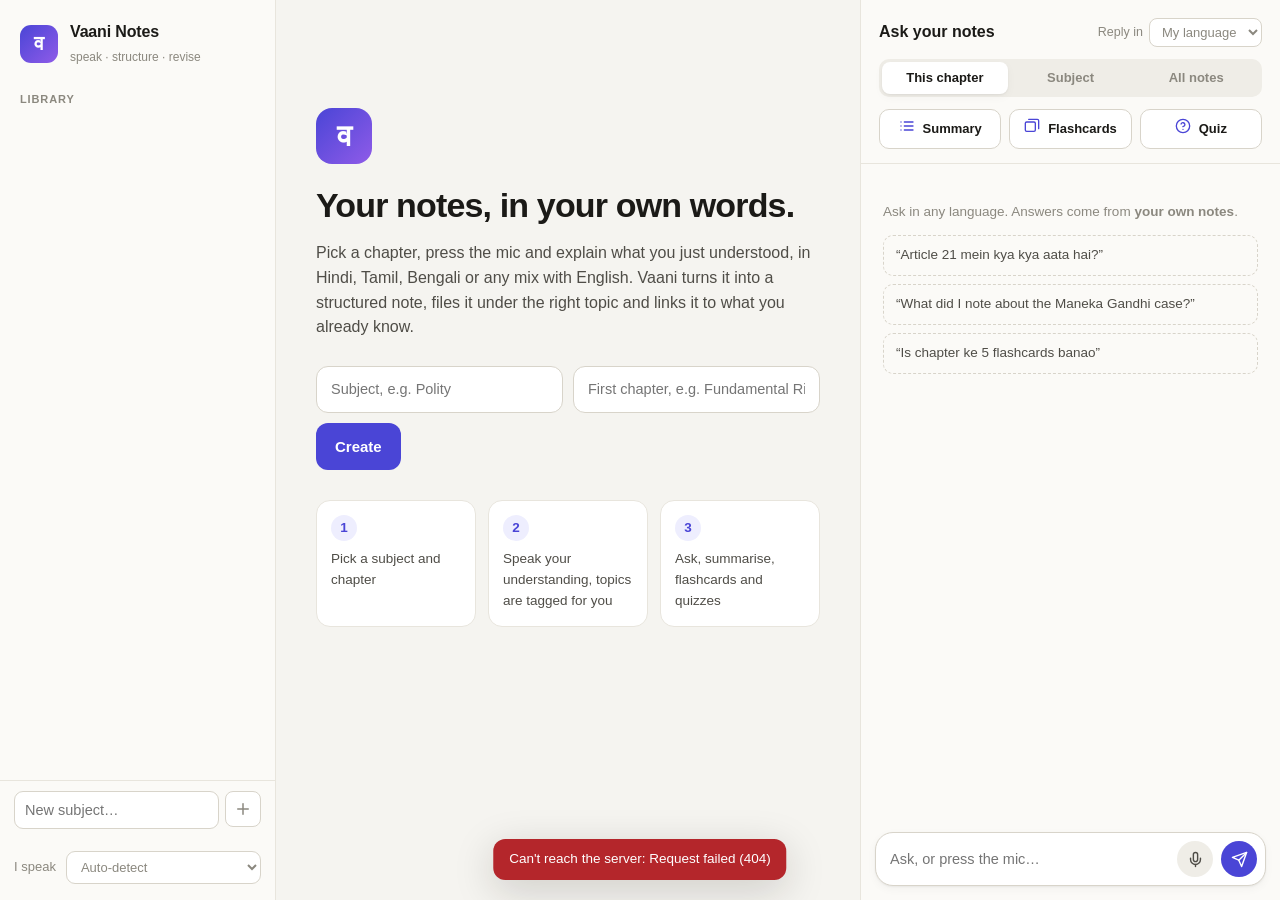
==== dashboard/index.html @ fa09d3d9 "Vaani Notes: voice notetaker for Indian-language study - FastAPI backend: Indic ASR (bodhan-ai/indic" ====
<!doctype html>
<html lang="en">
<head>
  <meta charset="utf-8">
  <meta name="viewport" content="width=device-width, initial-scale=1">
  <title>Vaani Notes</title>
  <link rel="stylesheet" href="style.css">
</head>
<body>
  <div class="app">
    <aside class="side" aria-label="Library">
      <div class="brand">
        <span class="logo" aria-hidden="true">व</span>
        <div><b>Vaani Notes</b><small>speak · structure · revise</small></div>
      </div>
      <div class="side-label">Library</div>
      <nav id="library" class="library"></nav>
      <form id="add-subject" class="add-subject">
        <input name="name" placeholder="New subject…" autocomplete="off" aria-label="New subject name" required>
        <button class="icon-btn" title="Add subject" data-ic="plus"></button>
      </form>
      <label class="side-foot">
        <span>I speak</span>
        <select id="speak" aria-label="Language I speak">
          <option value="">Auto-detect</option>
          <option value="hi">Hindi + English</option>
          <option value="bn">Bengali + English</option>
          <option value="ta">Tamil + English</option>
          <option value="te">Telugu + English</option>
          <option value="mr">Marathi + English</option>
          <option value="kn">Kannada + English</option>
          <option value="ml">Malayalam + English</option>
          <option value="gu">Gujarati + English</option>
          <option value="pa">Punjabi + English</option>
          <option value="or">Odia + English</option>
          <option value="as">Assamese + English</option>
          <option value="ur">Urdu + English</option>
          <option value="en">English</option>
        </select>
      </label>
    </aside>

    <main id="main" class="main"></main>

    <section class="assist" aria-label="Ask your notes">
      <header class="assist-head">
        <div class="assist-title">
          <h2>Ask your notes</h2>
          <label class="reply-lang">
            <span>Reply in</span>
            <select id="lang" aria-label="Reply language">
              <option value="">My language</option>
              <option>English</option>
              <option>Hindi</option>
              <option value="Hinglish (Hindi in Latin script mixed with English)">Hinglish</option>
              <option>Bengali</option><option>Tamil</option><option>Telugu</option><option>Marathi</option>
              <option>Kannada</option><option>Malayalam</option><option>Gujarati</option><option>Punjabi</option>
              <option>Odia</option><option>Assamese</option><option>Urdu</option>
            </select>
          </label>
          <button class="icon-btn assist-close" data-act="toggle-assist" title="Close" data-ic="x"></button>
        </div>
        <div class="seg" role="radiogroup" aria-label="Search scope">
          <button data-act="scope" data-scope="chapter" role="radio">This chapter</button>
          <button data-act="scope" data-scope="subject" role="radio">Subject</button>
          <button data-act="scope" data-scope="all" role="radio">All notes</button>
        </div>
      </header>
      <div class="quick">
        <button class="btn" data-act="quick" data-intent="summary"><span data-ic="list"></span>Summary</button>
        <button class="btn" data-act="quick" data-intent="flashcards"><span data-ic="cards"></span>Flashcards</button>
        <button class="btn" data-act="quick" data-intent="quiz"><span data-ic="quiz"></span>Quiz</button>
      </div>
      <div id="thread" class="thread" aria-live="polite">
        <div class="thread-hint">
          <p>Ask in any language. Answers come from <b>your own notes</b>.</p>
          <button class="example" data-act="example" data-q="Article 21 mein kya kya aata hai?">“Article 21 mein kya kya aata hai?”</button>
          <button class="example" data-act="example" data-q="What did I note about the Maneka Gandhi case?">“What did I note about the Maneka Gandhi case?”</button>
          <button class="example" data-act="example" data-q="Is chapter ke 5 flashcards banao">“Is chapter ke 5 flashcards banao”</button>
        </div>
      </div>
      <form id="ask" class="composer">
        <textarea id="q" rows="1" placeholder="Ask, or press the mic…" aria-label="Question"></textarea>
        <button type="button" class="round mic" data-act="rec-ask" title="Ask by voice (Alt A)" data-ic="mic"></button>
        <button class="round send" title="Send" data-ic="send"></button>
      </form>
    </section>
  </div>

  <button class="fab" data-act="toggle-assist"><span data-ic="chat"></span>Ask</button>
  <div class="backdrop" data-act="close-drawers"></div>
  <div id="recpill" class="recpill" hidden role="status">
    <span class="dot"></span><span id="rec-label"></span><span id="rec-time">0:00</span>
    <button class="btn sm light" data-act="rec-stop" id="rec-stop">Stop</button>
    <button class="btn sm ghost-light" data-act="rec-cancel">Cancel</button>
  </div>
  <div id="toasts" class="toasts" aria-live="polite"></div>
  <script src="app.js"></script>
</body>
</html>
---- dashboard/style.css ----
:root {
  --bg: #f5f4f0; --panel: #fbfaf7; --card: #ffffff; --fg: #1b1a17; --fg2: #4f4d47; --muted: #8b887f;
  --line: #e8e5dd; --line2: #d8d4ca; --hover: #efede7;
  --accent: #4a45d6; --accent-soft: #eeeefe; --accent-line: #c9c7f7;
  --rec: #e5484d; --ok: #26915a; --ok-soft: #e7f5ec; --warn: #a3600b; --warn-soft: #fcf2df;
  --bad: #d4343a; --bad-soft: #fcebeb;
  --shadow: 0 1px 2px rgba(25, 22, 15, .05), 0 3px 10px rgba(25, 22, 15, .04);
  --shadow-lg: 0 10px 40px rgba(25, 22, 15, .18);
  --side: 276px; --assist: 420px;
  color-scheme: light;
}
@media (prefers-color-scheme: dark) {
  :root {
    --bg: #141412; --panel: #1a1a18; --card: #201f1d; --fg: #ecebe6; --fg2: #c2c0b9; --muted: #8e8c85;
    --line: #2c2b28; --line2: #3a3935; --hover: #262522;
    --accent: #8b87ff; --accent-soft: #25244a; --accent-line: #3e3b80;
    --rec: #ff6369; --ok: #4cc38a; --ok-soft: #16301f; --warn: #f1a10d; --warn-soft: #33270f;
    --bad: #ff6369; --bad-soft: #3a1a1b;
    --shadow: 0 1px 2px rgba(0, 0, 0, .3); --shadow-lg: 0 10px 40px rgba(0, 0, 0, .5);
    color-scheme: dark;
  }
}

* { box-sizing: border-box; }
html, body { height: 100%; margin: 0; }
body {
  background: var(--bg); color: var(--fg); overflow: hidden;
  font: 14.5px/1.55 ui-sans-serif, -apple-system, BlinkMacSystemFont, "Segoe UI", "Noto Sans", "Noto Sans Devanagari", sans-serif;
  -webkit-font-smoothing: antialiased;
}
button, input, select, textarea { font: inherit; color: inherit; }
button { cursor: pointer; }
:focus-visible { outline: 2px solid var(--accent); outline-offset: 2px; }
.ic { width: 18px; height: 18px; flex: none; }
.muted { color: var(--muted); }
[hidden] { display: none !important; }

/* ---------- layout ---------- */
.app { display: grid; grid-template-columns: var(--side) minmax(0, 1fr) var(--assist); height: 100vh; }
.side { display: flex; flex-direction: column; min-height: 0; background: var(--panel); border-right: 1px solid var(--line); }
.main { overflow-y: auto; min-width: 0; }
.assist { display: flex; flex-direction: column; min-height: 0; background: var(--panel); border-left: 1px solid var(--line); }

/* ---------- buttons ---------- */
.btn {
  display: inline-flex; align-items: center; justify-content: center; gap: 8px; padding: 8px 14px;
  border: 1px solid var(--line2); border-radius: 10px; background: var(--card); font-weight: 550; white-space: nowrap;
  transition: background .15s, border-color .15s, transform .05s;
}
.btn:hover { background: var(--hover); }
.btn:active { transform: translateY(1px); }
.btn.primary { background: var(--accent); border-color: transparent; color: #fff; }
.btn.primary:hover { filter: brightness(1.08); }
.btn.lg { padding: 11px 18px; font-size: 15px; border-radius: 12px; }
.btn.sm { padding: 5px 10px; font-size: 13px; border-radius: 8px; }
.btn.ghost { background: transparent; border-color: transparent; }
.btn.light { background: #fff; color: #111; border-color: transparent; }
.btn.ghost-light { background: transparent; color: #fff; border-color: rgba(255, 255, 255, .3); }
.btn kbd { font: 600 11px/1 ui-monospace, monospace; padding: 3px 5px; border-radius: 5px; background: rgba(255, 255, 255, .18); }
.icon-btn {
  display: inline-flex; align-items: center; justify-content: center; width: 32px; height: 32px; flex: none;
  border: 0; border-radius: 8px; background: transparent; color: var(--muted);
}
.icon-btn:hover { background: var(--hover); color: var(--fg); }
.icon-btn.sm { width: 26px; height: 26px; }
.icon-btn.sm .ic { width: 15px; height: 15px; }
.icon-btn.danger:hover, .icon-btn.confirm { color: var(--bad); background: var(--bad-soft); }
.icon-btn.confirm { width: auto; padding: 0 10px; font-size: 12.5px; font-weight: 600; }

/* ---------- sidebar ---------- */
.brand { display: flex; align-items: center; gap: 12px; padding: 20px 20px 18px; }
.brand b { display: block; font-size: 16px; letter-spacing: -.01em; }
.brand small { color: var(--muted); font-size: 12px; }
.logo {
  display: grid; place-items: center; width: 38px; height: 38px; border-radius: 11px;
  background: linear-gradient(135deg, var(--accent), #8f5be8); color: #fff; font-size: 20px; font-weight: 700;
}
.side-label { padding: 6px 20px; font-size: 11px; font-weight: 650; letter-spacing: .08em; text-transform: uppercase; color: var(--muted); }
.library { flex: 1; overflow-y: auto; padding: 0 10px 12px; }
.side-empty { padding: 16px 12px; color: var(--muted); font-size: 13.5px; }
.subj { margin-bottom: 4px; }
.subj > summary {
  display: flex; align-items: center; gap: 6px; padding: 6px 6px 6px 8px; border-radius: 9px; list-style: none;
  cursor: pointer; font-weight: 650; user-select: none;
}
.subj > summary::-webkit-details-marker { display: none; }
.subj > summary:hover { background: var(--hover); }
.caret { display: inline-flex; color: var(--muted); transition: transform .15s; }
.caret .ic { width: 15px; height: 15px; }
.subj[open] .caret { transform: rotate(90deg); }
.subj-name { flex: 1; min-width: 0; overflow: hidden; text-overflow: ellipsis; white-space: nowrap; }
.subj > summary .icon-btn { opacity: 0; }
.subj > summary:hover .icon-btn, .subj > summary:focus-within .icon-btn { opacity: 1; }
.count {
  font-size: 11.5px; font-weight: 600; color: var(--muted); background: var(--hover); padding: 1px 7px; border-radius: 99px;
}
.subj ul { list-style: none; margin: 2px 0 6px; padding: 0; }
.ch {
  display: flex; align-items: center; gap: 8px; width: 100%; padding: 7px 8px 7px 31px; border: 0; border-radius: 9px;
  background: transparent; text-align: left; color: var(--fg2);
}
.ch span:first-child { flex: 1; min-width: 0; overflow: hidden; text-overflow: ellipsis; white-space: nowrap; }
.ch:hover { background: var(--hover); color: var(--fg); }
.ch.active { background: var(--accent-soft); color: var(--accent); font-weight: 650; }
.ch.active .count { background: var(--accent-line); color: var(--accent); }
.ch.add { color: var(--muted); font-size: 13px; padding-left: 27px; }
.ch.add .ic { width: 15px; height: 15px; }
.inline-add { padding: 3px 4px 3px 27px; }
.inline-add input, .add-subject input, .side-foot select {
  width: 100%; padding: 7px 10px; border: 1px solid var(--line2); border-radius: 9px; background: var(--card);
}
.inline-add input:focus, .add-subject input:focus { border-color: var(--accent); outline: none; box-shadow: 0 0 0 3px var(--accent-soft); }
.add-subject { display: flex; gap: 6px; padding: 10px 14px; border-top: 1px solid var(--line); }
.add-subject .icon-btn { border: 1px solid var(--line2); width: 36px; height: 36px; background: var(--card); }
.side-foot { display: flex; align-items: center; gap: 10px; padding: 12px 14px 16px; font-size: 13px; color: var(--muted); }
.side-foot span { white-space: nowrap; }

/* ---------- main: chapter workspace ---------- */
.ch-head {
  position: sticky; top: 0; z-index: 5; padding: 26px 40px 18px;
  background: color-mix(in srgb, var(--bg) 88%, transparent); backdrop-filter: blur(12px);
  border-bottom: 1px solid var(--line);
}
.ch-title { display: flex; align-items: flex-start; gap: 12px; }
.ch-title > div { flex: 1; min-width: 0; }
.crumb { font-size: 13px; font-weight: 600; color: var(--accent); }
.ch-title h1 { margin: 2px 0 2px; font-size: 28px; line-height: 1.2; letter-spacing: -.02em; }
.meta { color: var(--muted); font-size: 13px; }
.ch-actions { display: flex; flex-wrap: wrap; align-items: center; gap: 10px; margin-top: 16px; }
.src {
  display: flex; align-items: center; gap: 8px; flex: 1; min-width: 220px; max-width: 420px; padding: 0 12px;
  border: 1px solid var(--line2); border-radius: 12px; background: var(--card); color: var(--muted);
}
.src input { flex: 1; min-width: 0; padding: 10px 0; border: 0; background: transparent; color: var(--fg); outline: none; }
.src:focus-within { border-color: var(--accent); box-shadow: 0 0 0 3px var(--accent-soft); }
.menu-btn { display: none; }
.typebox { margin-top: 14px; padding: 12px; border: 1px solid var(--accent-line); border-radius: 14px; background: var(--card); box-shadow: var(--shadow); }
.typebox textarea { width: 100%; min-height: 84px; padding: 6px 8px; border: 0; background: transparent; resize: vertical; outline: none; }
.typebox .row { display: flex; align-items: center; gap: 8px; }
.typebox .row .muted { flex: 1; font-size: 12.5px; }

.chips { display: flex; gap: 8px; overflow-x: auto; padding: 16px 40px 0; scrollbar-width: none; }
.chip {
  display: inline-flex; align-items: center; gap: 7px; padding: 6px 12px; border: 1px solid var(--line2); border-radius: 99px;
  background: var(--card); font-size: 13px; font-weight: 550; white-space: nowrap; color: var(--fg2);
}
.chip:hover { border-color: var(--accent-line); }
.chip.active { border-color: var(--accent); background: var(--accent-soft); color: var(--accent); }
.notes-area { padding: 8px 40px 120px; }
.topic h2 {
  display: flex; align-items: center; gap: 8px; margin: 26px 0 12px; font-size: 12.5px; font-weight: 700;
  letter-spacing: .06em; text-transform: uppercase; color: var(--fg2);
}
.masonry { columns: 330px; column-gap: 16px; }

.note {
  break-inside: avoid; margin: 0 0 16px; padding: 18px 20px 14px; border: 1px solid var(--line); border-radius: 16px;
  background: var(--card); box-shadow: var(--shadow); transition: box-shadow .2s, border-color .2s;
}
.note:hover { border-color: var(--line2); }
.note > header { display: flex; align-items: flex-start; gap: 8px; }
.note h3 { flex: 1; margin: 0; font-size: 16px; line-height: 1.35; letter-spacing: -.01em; }
.note .del { opacity: 0; margin: -4px -8px 0 0; }
.note:hover .del, .note:focus-within .del, .note .del.confirm { opacity: 1; }
@media (hover: none) { .note .del, .subj > summary .icon-btn { opacity: 1; } }
.note .sum { margin: 8px 0 10px; color: var(--fg2); }
.pts { margin: 0 0 12px; padding-left: 18px; }
.pts li { margin: 3px 0; }
.pts li::marker { color: var(--accent); }
.label { display: block; margin-bottom: 2px; font-size: 10.5px; font-weight: 700; letter-spacing: .08em; text-transform: uppercase; color: var(--muted); }
.flag { display: flex; gap: 8px; margin: 0 0 10px; padding: 8px 10px; border-radius: 10px; background: var(--warn-soft); color: var(--warn); font-size: 13.5px; }
.flag .ic { width: 16px; height: 16px; margin-top: 2px; }
.rel { display: flex; flex-wrap: wrap; align-items: center; gap: 6px; margin: 0 0 8px; color: var(--muted); }
.rel .ic { width: 15px; height: 15px; }
.rel-chip { padding: 3px 10px; border: 1px solid var(--line2); border-radius: 99px; background: transparent; font-size: 12.5px; color: var(--fg2); }
.rel-chip:hover { border-color: var(--accent); color: var(--accent); }
.note footer {
  display: flex; flex-wrap: wrap; align-items: center; gap: 4px 12px; margin-top: 10px; padding-top: 10px;
  border-top: 1px dashed var(--line); font-size: 12.5px; color: var(--muted);
}
.note footer a { color: var(--accent); text-decoration: none; }
.note footer a:hover { text-decoration: underline; }
.when { margin-left: auto; }
.tx { flex-basis: 100%; }
.tx summary { cursor: pointer; width: fit-content; }
.tx p { margin: 6px 0 0; padding: 8px 10px; border-radius: 8px; background: var(--hover); color: var(--fg2); font-size: 13.5px; }
.note.flash { animation: flash 2.2s ease-out; }
@keyframes flash { 0%, 30% { border-color: var(--accent); box-shadow: 0 0 0 4px var(--accent-soft); } }
.note.leaving { opacity: 0; transform: scale(.97); transition: opacity .2s, transform .2s; }

.skeleton { border-style: dashed; border-color: var(--accent-line); background: var(--panel); }
.skeleton .label { color: var(--accent); }
.live-steps { margin: 0 0 8px; padding: 0; list-style: none; font-size: 13.5px; }
.live-steps li { display: flex; align-items: center; gap: 8px; padding: 3px 0; color: var(--muted); }
.live-steps li::before { content: ""; width: 9px; height: 9px; flex: none; border: 2px solid var(--line2); border-radius: 50%; }
.live-steps li.done { color: var(--fg2); }
.live-steps li.done::before { border-color: var(--ok); background: var(--ok); }
.live-steps li.active { color: var(--accent); font-weight: 600; }
.live-steps li.active::before { border-color: var(--accent); border-top-color: transparent; animation: spin .8s linear infinite; }
@keyframes spin { to { transform: rotate(360deg); } }
.tx-live { margin: 6px 0 0; padding: 8px 10px; border-radius: 8px; background: var(--hover); color: var(--fg2); font-size: 13.5px; }
.note.failed { border-color: var(--bad); background: var(--bad-soft); }
.note.failed .label { color: var(--bad); }
.err-msg { margin: 4px 0 8px; color: var(--fg2); font-size: 13.5px; }
.note.failed .row { display: flex; gap: 8px; margin-top: 10px; }
.bar { height: 10px; margin: 10px 0; border-radius: 6px; background: linear-gradient(90deg, var(--hover) 25%, var(--line) 50%, var(--hover) 75%); background-size: 200% 100%; animation: shimmer 1.2s infinite linear; }
@keyframes shimmer { to { background-position: -200% 0; } }

.empty { max-width: 460px; margin: 64px auto; text-align: center; color: var(--fg2); }
.empty h3 { margin: 18px 0 6px; font-size: 18px; color: var(--fg); }
.empty-mic {
  display: inline-grid; place-items: center; width: 84px; height: 84px; border: 0; border-radius: 50%;
  background: var(--accent-soft); color: var(--accent); box-shadow: 0 0 0 10px color-mix(in srgb, var(--accent-soft) 50%, transparent);
}
.empty-mic .ic { width: 32px; height: 32px; }

.welcome { max-width: 680px; margin: 0 auto; padding: 12vh 40px 80px; }
.welcome .logo { width: 56px; height: 56px; font-size: 30px; border-radius: 16px; }
.welcome h1 { margin: 22px 0 10px; font-size: 34px; line-height: 1.15; letter-spacing: -.025em; }
.welcome > p { font-size: 16px; color: var(--fg2); }
.hero-form { display: flex; flex-wrap: wrap; gap: 10px; margin: 26px 0; }
.hero-form input { flex: 1; min-width: 200px; padding: 11px 14px; border: 1px solid var(--line2); border-radius: 12px; background: var(--card); }
.hero-form input:focus { border-color: var(--accent); outline: none; box-shadow: 0 0 0 3px var(--accent-soft); }
.steps { display: grid; grid-template-columns: repeat(3, 1fr); gap: 12px; margin: 30px 0 0; padding: 0; list-style: none; }
.steps li { padding: 14px; border: 1px solid var(--line); border-radius: 14px; background: var(--card); font-size: 13.5px; color: var(--fg2); }
.steps b { display: grid; place-items: center; width: 26px; height: 26px; margin-bottom: 8px; border-radius: 50%; background: var(--accent-soft); color: var(--accent); }

/* ---------- assistant ---------- */
.assist-head { padding: 18px 18px 12px; }
.assist-title { display: flex; align-items: center; gap: 10px; margin-bottom: 12px; }
.assist-title h2 { flex: 1; margin: 0; font-size: 16px; }
.reply-lang { display: flex; align-items: center; gap: 6px; font-size: 12.5px; color: var(--muted); }
.reply-lang select { padding: 5px 8px; border: 1px solid var(--line2); border-radius: 8px; background: var(--card); font-size: 13px; }
.assist-close { display: none; }
.seg { display: flex; padding: 3px; border-radius: 10px; background: var(--hover); }
.seg button { flex: 1; padding: 6px 8px; border: 0; border-radius: 8px; background: transparent; font-size: 13px; font-weight: 550; color: var(--muted); }
.seg button.active { background: var(--card); color: var(--fg); box-shadow: var(--shadow); }
.quick { display: grid; grid-template-columns: repeat(3, 1fr); gap: 8px; padding: 0 18px 14px; border-bottom: 1px solid var(--line); }
.quick .btn { padding: 8px 6px; font-size: 13px; }
.quick .ic { width: 16px; height: 16px; color: var(--accent); }

.thread { flex: 1; overflow-y: auto; padding: 18px; }
.thread-hint { margin: 20px 4px; color: var(--muted); font-size: 13.5px; }
.thread-hint p { margin: 0 0 12px; }
.example { display: block; width: 100%; margin: 0 0 8px; padding: 9px 12px; border: 1px dashed var(--line2); border-radius: 10px; background: transparent; text-align: left; font-size: 13.5px; color: var(--fg2); }
.example:hover { border-color: var(--accent); color: var(--accent); }
.turn { margin-bottom: 20px; }
.bubble { width: fit-content; max-width: 88%; margin-left: auto; padding: 8px 13px; border-radius: 16px 16px 4px 16px; background: var(--accent); color: #fff; white-space: pre-wrap; }
.reply { margin-top: 8px; padding: 14px 16px; border: 1px solid var(--line); border-radius: 4px 16px 16px 16px; background: var(--card); box-shadow: var(--shadow); }
.reply.pending { width: fit-content; padding: 12px 16px; }
.reply .err { color: var(--bad); }
.scope-chip { display: inline-flex; align-items: center; gap: 5px; margin-bottom: 8px; font-size: 11.5px; font-weight: 600; color: var(--muted); }
.scope-chip .ic { width: 13px; height: 13px; }
.prose p { margin: 0 0 8px; }
.prose p:last-child { margin-bottom: 0; }
.prose h4 { margin: 12px 0 4px; font-size: 13.5px; }
.prose h4:first-child { margin-top: 0; }
.prose ul { margin: 0 0 8px; padding-left: 18px; }
.prose li::marker { color: var(--accent); }
.outside { margin-top: 12px; padding: 10px 12px; border-radius: 10px; background: var(--hover); color: var(--fg2); font-size: 13.5px; }
.typing { display: inline-flex; gap: 4px; }
.typing i { width: 7px; height: 7px; border-radius: 50%; background: var(--muted); animation: bounce 1s infinite; }
.typing i:nth-child(2) { animation-delay: .15s; } .typing i:nth-child(3) { animation-delay: .3s; }
@keyframes bounce { 0%, 60%, 100% { opacity: .3; transform: none; } 30% { opacity: 1; transform: translateY(-3px); } }

.fc { height: 210px; perspective: 1000px; cursor: pointer; }
.fc:not(.active) { display: none; }
.fc-inner { position: relative; height: 100%; transition: transform .45s; transform-style: preserve-3d; }
.fc.flipped .fc-inner { transform: rotateY(180deg); }
.fc-face {
  position: absolute; inset: 0; display: flex; flex-direction: column; align-items: center; justify-content: center;
  padding: 18px; overflow: auto; border: 1px solid var(--line); border-radius: 14px; background: var(--panel);
  text-align: center; backface-visibility: hidden; -webkit-backface-visibility: hidden;
}
.fc-face.front { font-weight: 600; font-size: 15px; }
.fc-face.back { transform: rotateY(180deg); background: var(--accent-soft); }
.fc-face small { position: absolute; bottom: 8px; font-size: 11px; font-weight: 500; color: var(--muted); }
.deck-nav { display: flex; align-items: center; justify-content: space-between; margin-top: 10px; font-size: 13px; color: var(--muted); }

.quiz .score { margin-bottom: 10px; font-size: 12.5px; font-weight: 650; color: var(--accent); }
.qq { padding: 10px 0; border-top: 1px solid var(--line); }
.qq:first-of-type { border-top: 0; padding-top: 0; }
.qq p { margin: 0 0 8px; font-weight: 600; }
.opt { display: block; width: 100%; margin: 6px 0; padding: 8px 12px; border: 1px solid var(--line2); border-radius: 10px; background: transparent; text-align: left; font-size: 13.5px; }
.opt:hover { border-color: var(--accent); }
.qq.done .opt { pointer-events: none; opacity: .65; }
.qq.done .opt.right { border-color: var(--ok); background: var(--ok-soft); color: var(--ok); opacity: 1; font-weight: 600; }
.qq.done .opt.wrong { border-color: var(--bad); background: var(--bad-soft); color: var(--bad); opacity: 1; }
.explain { margin-top: 8px; padding: 8px 10px; border-radius: 8px; background: var(--hover); font-size: 13px; color: var(--fg2); }

.composer { display: flex; align-items: flex-end; gap: 8px; margin: 0 14px 14px; padding: 8px 8px 8px 14px; border: 1px solid var(--line2); border-radius: 18px; background: var(--card); box-shadow: var(--shadow); }
.composer:focus-within { border-color: var(--accent); }
.composer textarea { flex: 1; max-height: 140px; padding: 7px 0; border: 0; background: transparent; resize: none; outline: none; }
.round { display: grid; place-items: center; width: 36px; height: 36px; flex: none; border: 0; border-radius: 50%; }
.round.mic { background: var(--hover); color: var(--fg2); }
.round.send { background: var(--accent); color: #fff; }
.round .ic { width: 17px; height: 17px; }

/* ---------- recording ---------- */
.recpill {
  position: fixed; top: 16px; left: 50%; z-index: 60; display: flex; align-items: center; gap: 12px;
  padding: 8px 8px 8px 16px; border-radius: 99px; background: #1b1a17; color: #fff; box-shadow: var(--shadow-lg);
  transform: translateX(-50%); font-weight: 550;
}
#rec-time { font-variant-numeric: tabular-nums; opacity: .75; }
.dot { width: 10px; height: 10px; border-radius: 50%; background: var(--rec); animation: pulse 1.2s infinite; }
@keyframes pulse { 0% { box-shadow: 0 0 0 0 rgba(229, 72, 77, .6); } 100% { box-shadow: 0 0 0 10px rgba(229, 72, 77, 0); } }
body.rec-note [data-act="rec-note"].btn, body.rec-ask .round.mic { background: var(--rec); color: #fff; animation: pulse 1.2s infinite; }
body.rec-note .empty-mic { background: var(--rec); color: #fff; }

/* ---------- toasts ---------- */
.toasts { position: fixed; bottom: 20px; left: 50%; z-index: 70; display: flex; flex-direction: column; align-items: center; gap: 8px; transform: translateX(-50%); pointer-events: none; }
.toast { padding: 10px 16px; border-radius: 12px; background: #1b1a17; color: #fff; box-shadow: var(--shadow-lg); font-size: 13.5px; animation: up .2s ease-out; max-width: min(560px, 90vw); }
.toast.ok { background: #1f6f45; } .toast.error { background: #b4262b; } .toast.warn { background: #8a5208; }
@keyframes up { from { opacity: 0; transform: translateY(8px); } }

/* ---------- responsive: drawers ---------- */
.fab, .backdrop { display: none; }
@media (max-width: 1180px) {
  .app { grid-template-columns: var(--side) minmax(0, 1fr); }
  .assist { position: fixed; top: 0; right: 0; bottom: 0; z-index: 40; width: min(var(--assist), 100vw); box-shadow: var(--shadow-lg); transform: translateX(105%); transition: transform .25s ease; }
  body.assist-open .assist { transform: none; }
  .assist-close { display: inline-flex; }
  .fab { position: fixed; right: 20px; bottom: 20px; z-index: 30; display: inline-flex; align-items: center; gap: 8px; padding: 12px 18px; border: 0; border-radius: 99px; background: var(--accent); color: #fff; font-weight: 600; box-shadow: var(--shadow-lg); }
  body.assist-open .backdrop, body.side-open .backdrop { position: fixed; inset: 0; z-index: 35; display: block; background: rgba(0, 0, 0, .3); }
}
@media (max-width: 860px) {
  .app { grid-template-columns: minmax(0, 1fr); }
  .side { position: fixed; top: 0; bottom: 0; left: 0; z-index: 40; width: min(300px, 86vw); box-shadow: var(--shadow-lg); transform: translateX(-105%); transition: transform .25s ease; }
  body.side-open .side { transform: none; }
  .menu-btn { display: inline-flex; margin: 2px 0 0 -6px; }
  .ch-head { padding: 16px 16px 14px; }
  .ch-title h1 { font-size: 23px; }
  .chips { padding: 14px 16px 0; }
  .notes-area { padding: 4px 16px 110px; }
  .welcome { padding: 8vh 16px 60px; }
  .welcome h1 { font-size: 27px; }
  .steps { grid-template-columns: 1fr; }
  .btn kbd { display: none; }
}
@media (prefers-reduced-motion: reduce) {
  *, *::before, *::after { animation: none !important; transition: none !important; }
}
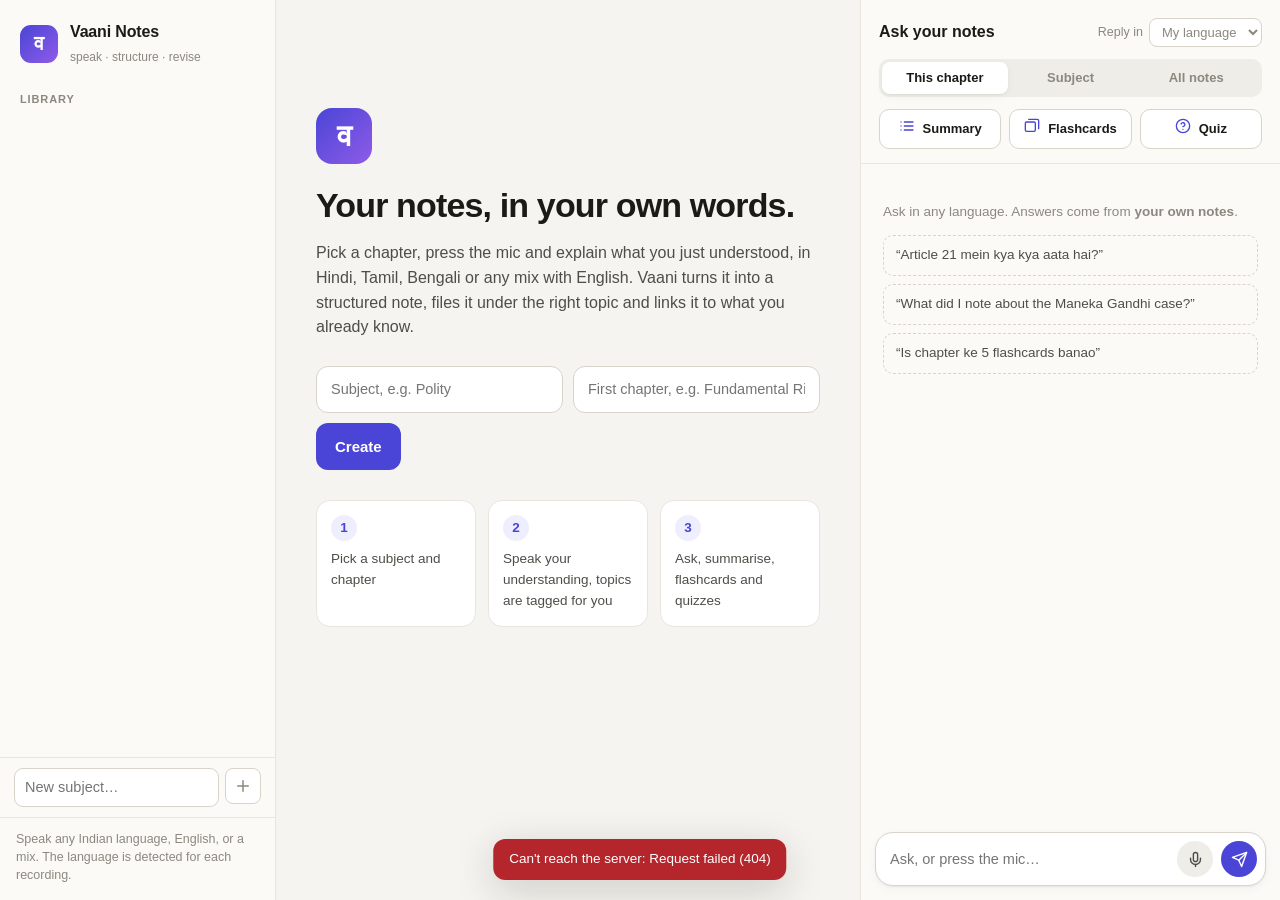
==== commit fe97a8da: "Agentic study session: continuous listening, wake-phrase doubts, any language - Agents (backend/app/" ====
--- a/dashboard/index.html
+++ b/dashboard/index.html
@@ -19,25 +19,7 @@
         <input name="name" placeholder="New subject…" autocomplete="off" aria-label="New subject name" required>
         <button class="icon-btn" title="Add subject" data-ic="plus"></button>
       </form>
-      <label class="side-foot">
-        <span>I speak</span>
-        <select id="speak" aria-label="Language I speak">
-          <option value="">Auto-detect</option>
-          <option value="hi">Hindi + English</option>
-          <option value="bn">Bengali + English</option>
-          <option value="ta">Tamil + English</option>
-          <option value="te">Telugu + English</option>
-          <option value="mr">Marathi + English</option>
-          <option value="kn">Kannada + English</option>
-          <option value="ml">Malayalam + English</option>
-          <option value="gu">Gujarati + English</option>
-          <option value="pa">Punjabi + English</option>
-          <option value="or">Odia + English</option>
-          <option value="as">Assamese + English</option>
-          <option value="ur">Urdu + English</option>
-          <option value="en">English</option>
-        </select>
-      </label>
+      <p class="side-foot">Speak any Indian language, English, or a mix. The language is detected for each recording.</p>
     </aside>
 
     <main id="main" class="main"></main>
@@ -71,6 +53,10 @@
         <button class="btn" data-act="quick" data-intent="flashcards"><span data-ic="cards"></span>Flashcards</button>
         <button class="btn" data-act="quick" data-intent="quiz"><span data-ic="quiz"></span>Quiz</button>
       </div>
+      <div id="convo" class="convo" hidden>
+        <span class="live-dot"></span><span>Follow-up? Start with “Question Vaani”</span>
+        <button class="btn sm" data-act="end-convo">Back to notes</button>
+      </div>
       <div id="thread" class="thread" aria-live="polite">
         <div class="thread-hint">
           <p>Ask in any language. Answers come from <b>your own notes</b>.</p>
@@ -95,6 +81,7 @@
     <button class="btn sm ghost-light" data-act="rec-cancel">Cancel</button>
   </div>
   <div id="toasts" class="toasts" aria-live="polite"></div>
+  <script src="listen.js"></script>
   <script src="app.js"></script>
 </body>
 </html>
--- a/dashboard/style.css
+++ b/dashboard/style.css
@@ -106,14 +106,13 @@
 .ch.add { color: var(--muted); font-size: 13px; padding-left: 27px; }
 .ch.add .ic { width: 15px; height: 15px; }
 .inline-add { padding: 3px 4px 3px 27px; }
-.inline-add input, .add-subject input, .side-foot select {
+.inline-add input, .add-subject input {
   width: 100%; padding: 7px 10px; border: 1px solid var(--line2); border-radius: 9px; background: var(--card);
 }
 .inline-add input:focus, .add-subject input:focus { border-color: var(--accent); outline: none; box-shadow: 0 0 0 3px var(--accent-soft); }
 .add-subject { display: flex; gap: 6px; padding: 10px 14px; border-top: 1px solid var(--line); }
 .add-subject .icon-btn { border: 1px solid var(--line2); width: 36px; height: 36px; background: var(--card); }
-.side-foot { display: flex; align-items: center; gap: 10px; padding: 12px 14px 16px; font-size: 13px; color: var(--muted); }
-.side-foot span { white-space: nowrap; }
+.side-foot { margin: 0; padding: 12px 16px 16px; font-size: 12.5px; line-height: 1.45; color: var(--muted); border-top: 1px solid var(--line); }
 
 /* ---------- main: chapter workspace ---------- */
 .ch-head {
@@ -296,6 +295,20 @@
 .round.send { background: var(--accent); color: #fff; }
 .round .ic { width: 17px; height: 17px; }
 
+.convo { display: flex; align-items: center; gap: 8px; margin: 0 14px; padding: 8px 10px; border: 1px solid var(--accent-line); border-radius: 12px; background: var(--accent-soft); font-size: 12.5px; color: var(--accent); }
+.convo span:nth-child(2) { flex: 1; }
+.live-dot { width: 8px; height: 8px; flex: none; border-radius: 50%; background: var(--accent); animation: blink 1.4s infinite; }
+@keyframes blink { 50% { opacity: .3; } }
+.tutor-tag { margin-bottom: 4px; font-size: 11px; font-weight: 700; letter-spacing: .06em; text-transform: uppercase; color: var(--accent); }
+.steps-used { margin-top: 10px; font-size: 12px; color: var(--muted); }
+.sources { display: flex; flex-wrap: wrap; gap: 6px; margin-top: 8px; }
+.src-chip { max-width: 100%; overflow: hidden; padding: 3px 10px; border: 1px solid var(--line2); border-radius: 99px; background: transparent; font-size: 12px; color: var(--fg2); text-decoration: none; text-overflow: ellipsis; white-space: nowrap; }
+.src-chip:hover { border-color: var(--accent); color: var(--accent); }
+.recpill.thinking .dot { background: var(--accent); }
+.recpill.listening .btn[data-act="rec-cancel"] { display: none; }
+.recpill.listening.thinking .btn { display: inline-flex; }
+.recpill.thinking .btn { display: none; }
+
 /* ---------- recording ---------- */
 .recpill {
   position: fixed; top: 16px; left: 50%; z-index: 60; display: flex; align-items: center; gap: 12px;
